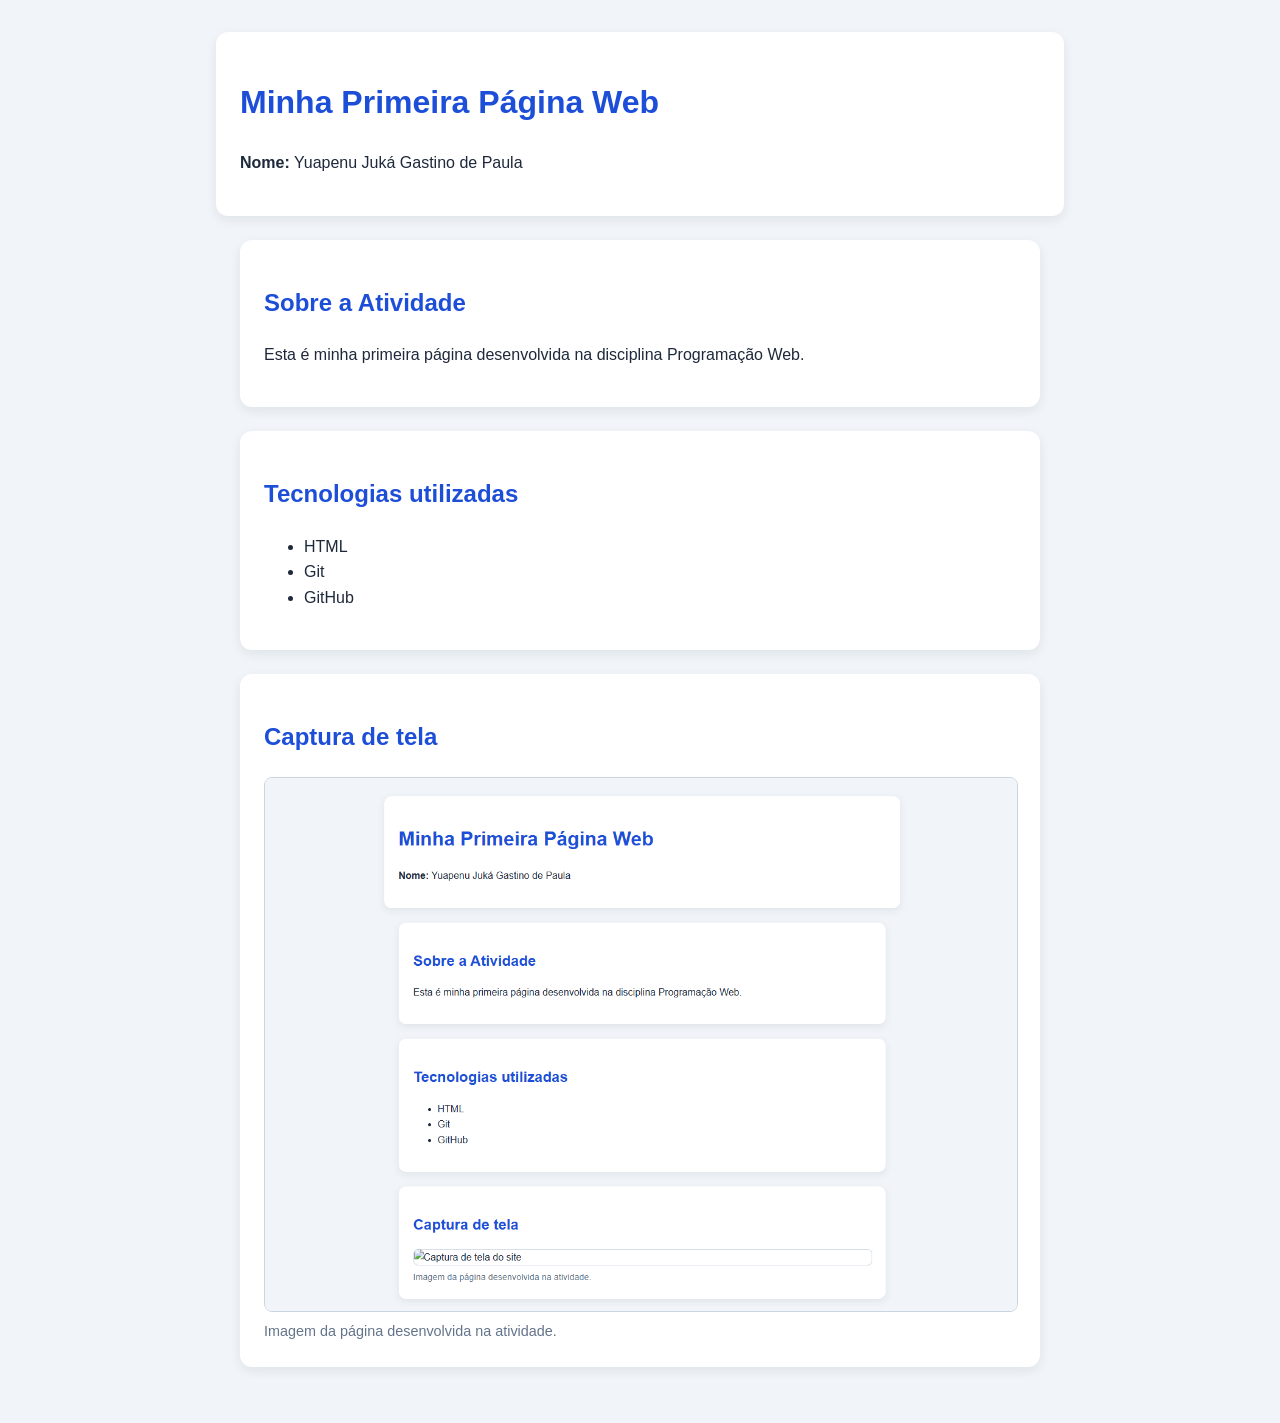
==== index.html @ 4992f75d "Adiciona a pagina e a captura." ====
<!DOCTYPE html>
<html lang="pt-BR">
<head>
    <meta charset="UTF-8">
    <meta name="viewport" content="width=device-width, initial-scale=1.0">
    <title>Minha Primeira Página Web</title>
    <link rel="stylesheet" href="style.css">
</head>
<body>
    <header>
        <h1>Minha Primeira Página Web</h1>
        <p><strong>Nome:</strong> Yuapenu Juká Gastino de Paula</p>
    </header>

    <main>
        <section>
            <h2>Sobre a Atividade</h2>
            <p>
                Esta é minha primeira página desenvolvida na disciplina
                Programação Web.
            </p>
        </section>

        <section>
            <h2>Tecnologias utilizadas</h2>
            <ul>
                <li>HTML</li>
                <li>Git</li>
                <li>GitHub</li>
            </ul>
        </section>

        <section>
            <h2>Captura de tela</h2>
            <figure>
                <img src="Imagens/captura-site.png.png" alt="Captura de tela do site">
                <figcaption>Imagem da página desenvolvida na atividade.</figcaption>
            </figure> 
        </section>
    </main> 
</body>
</html>
---- style.css ----
body {
    margin: 0;
    padding: 2rem 1rem;
    background-color: #f1f5f9;
    color: #1e293b;
    font-family: Arial, sans-serif;
    line-height: 1.6;
}

header,
main {
    max-width: 800px;
    margin: 0 auto;
}

header,
section {
    margin-bottom: 1.5rem;
    padding: 1.5rem;
    background-color: #ffffff;
    border-radius: 12px;
    box-shadow: 0 4px 12px rgb(15 23 42 / 8%);
}

h1,
h2 {
    color: #1d4ed8;
}

figure {
    margin: 0;
}

figure img {
    display: block;
    width: 100%;
    height: auto;
    border: 1px solid #cbd5e1;
    border-radius: 8px;
}

figcaption {
    margin-top: 0.5rem;
    color: #64748b;
    font-size: 0.9rem;
}
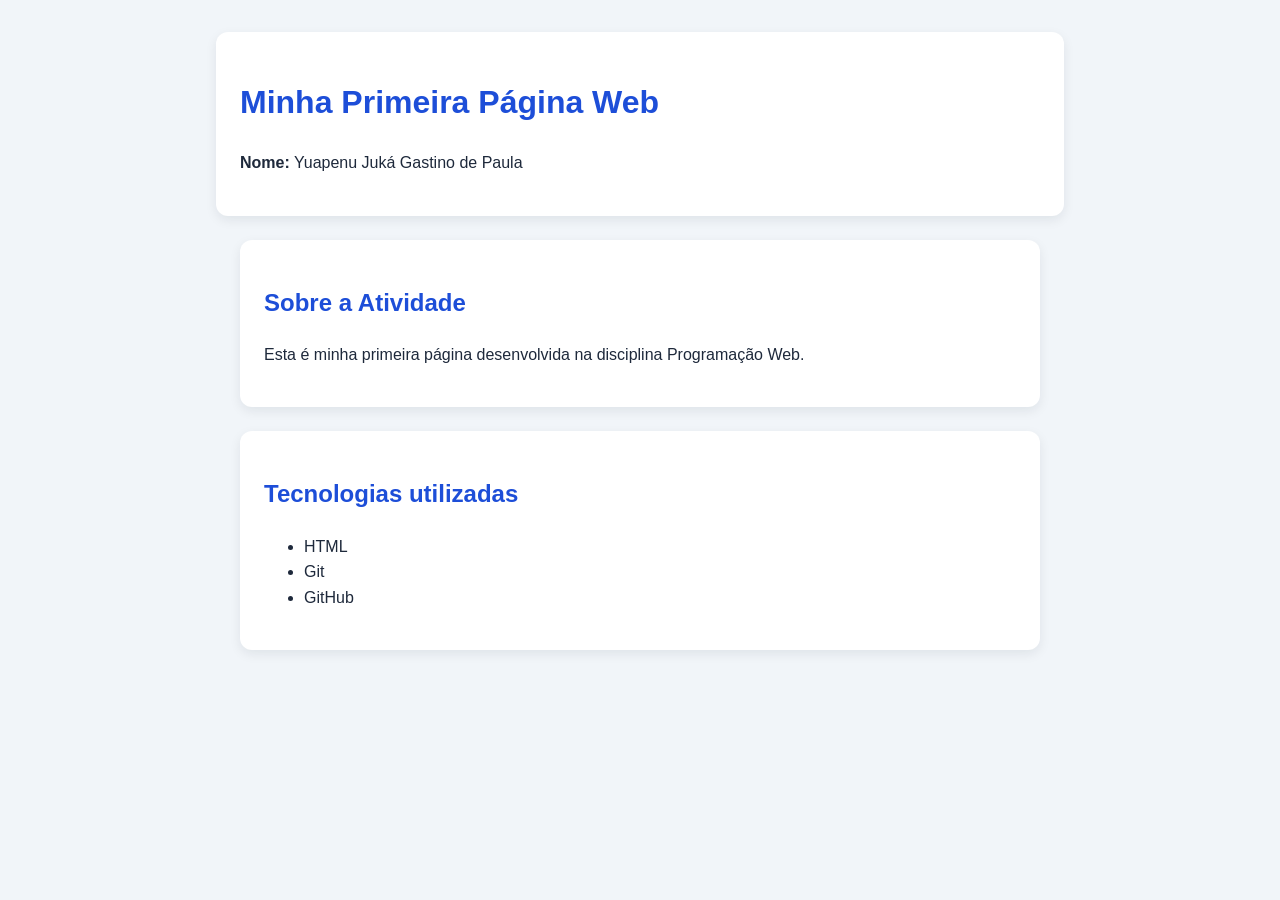
==== commit 1a632857: "Corrige e atualiza a captura da página Co-authored-by: Copilot <223556219+Copilot@users.noreply.gith" ====
--- a/index.html
+++ b/index.html
@@ -30,13 +30,6 @@
             </ul>
         </section>
 
-        <section>
-            <h2>Captura de tela</h2>
-            <figure>
-                <img src="Imagens/captura-site.png.png" alt="Captura de tela do site">
-                <figcaption>Imagem da página desenvolvida na atividade.</figcaption>
-            </figure> 
-        </section>
     </main> 
 </body>
 </html>
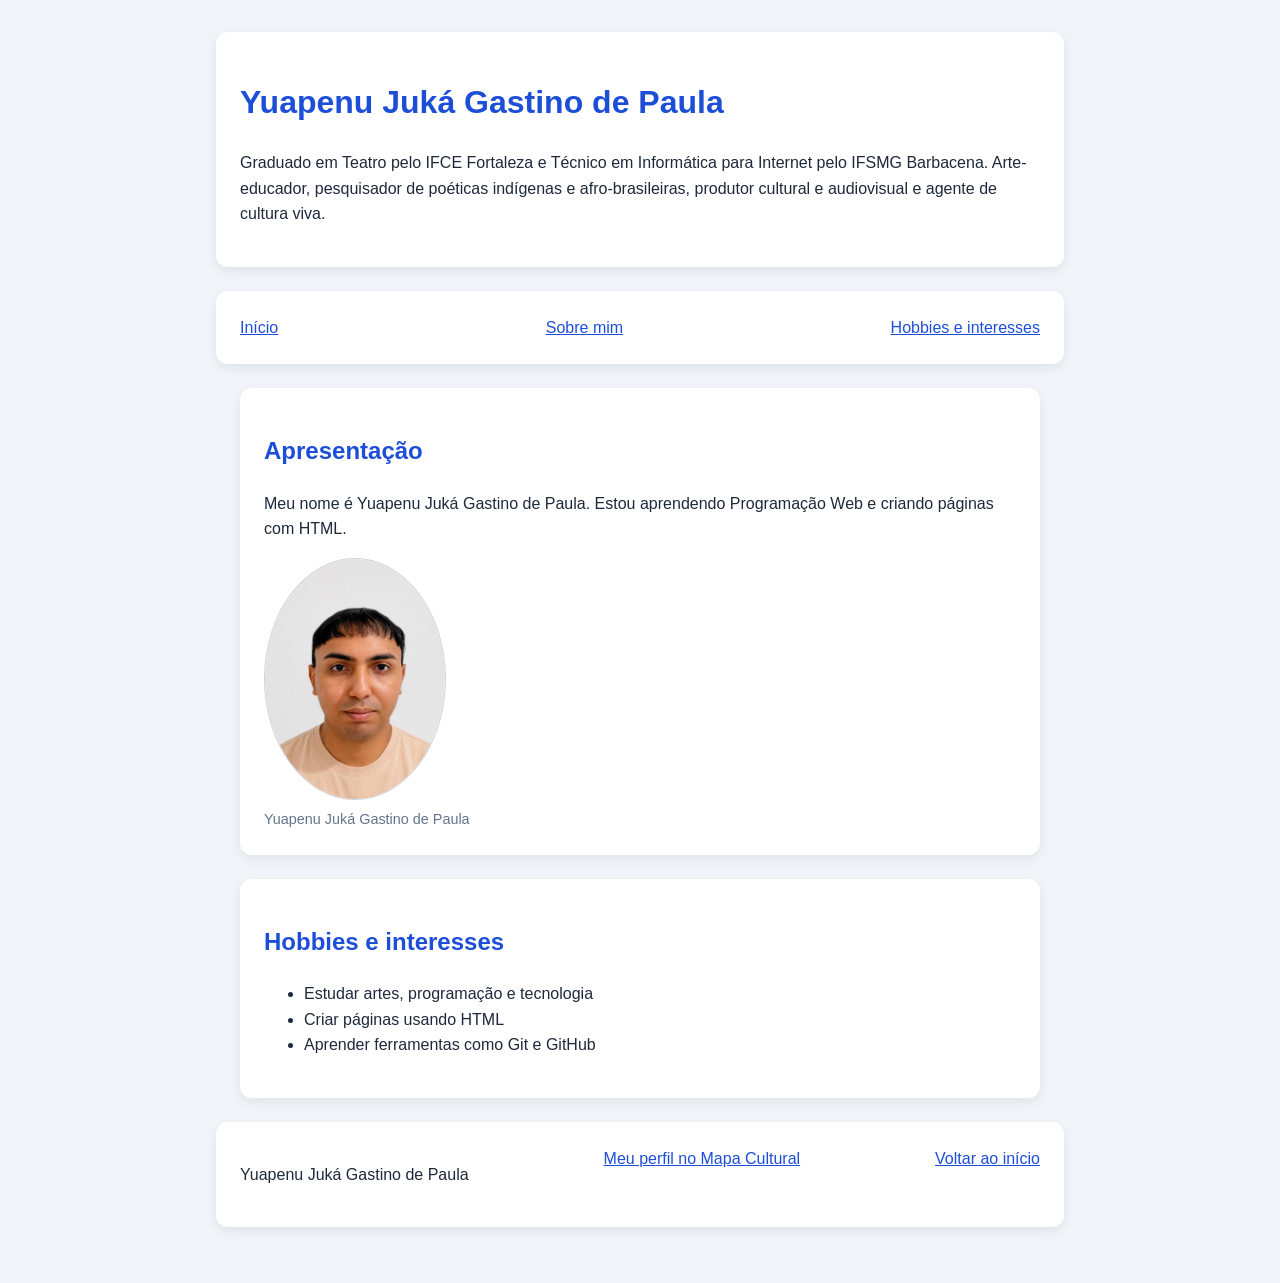
==== commit 8063b9f5: "Add personal profile page navigation Co-authored-by: Copilot <223556219+Copilot@users.noreply.github" ====
--- a/index.html
+++ b/index.html
@@ -3,33 +3,61 @@
 <head>
     <meta charset="UTF-8">
     <meta name="viewport" content="width=device-width, initial-scale=1.0">
-    <title>Minha Primeira Página Web</title>
-    <link rel="stylesheet" href="style.css">
+    <title>Minha Página Pessoal</title>
+    <link rel="stylesheet" href="css/style.css">
 </head>
 <body>
-    <header>
-        <h1>Minha Primeira Página Web</h1>
-        <p><strong>Nome:</strong> Yuapenu Juká Gastino de Paula</p>
+    <header id="inicio">
+        <h1>Yuapenu Juká Gastino de Paula</h1>
+        <p>
+            Graduado em Teatro pelo IFCE Fortaleza e Técnico em Informática para
+            Internet pelo IFSMG Barbacena. Arte-educador, pesquisador de poéticas
+            indígenas e afro-brasileiras, produtor cultural e audiovisual e
+            agente de cultura viva.
+        </p>
     </header>
 
+    <nav aria-label="Navegação principal">
+        <a href="index.html" aria-current="page">Início</a>
+        <a href="sobre.html">Sobre mim</a>
+        <a href="#interesses">Hobbies e interesses</a>
+    </nav>
+
     <main>
-        <section>
-            <h2>Sobre a Atividade</h2>
+        <section id="apresentacao">
+            <h2>Apresentação</h2>
             <p>
-                Esta é minha primeira página desenvolvida na disciplina
-                Programação Web.
+                Meu nome é Yuapenu Juká Gastino de Paula. Estou aprendendo
+                Programação Web e criando páginas com HTML.
             </p>
+            <figure>
+                <img
+                    class="profile-photo"
+                    src="Imagens/perfil.png"
+                    alt="Foto de perfil de Yuapenu Juká Gastino de Paula."
+                >
+                <figcaption>Yuapenu Juká Gastino de Paula</figcaption>
+            </figure>
         </section>
 
-        <section>
-            <h2>Tecnologias utilizadas</h2>
+        <section id="interesses">
+            <h2>Hobbies e interesses</h2>
             <ul>
-                <li>HTML</li>
-                <li>Git</li>
-                <li>GitHub</li>
+                <li>Estudar artes, programação e tecnologia</li>
+                <li>Criar páginas usando HTML</li>
+                <li>Aprender ferramentas como Git e GitHub</li>
             </ul>
         </section>
+    </main>
 
-    </main> 
+    <footer>
+        <p>Yuapenu Juká Gastino de Paula</p>
+        <a
+            href="https://mapacultural.secult.ce.gov.br/agente/88699/"
+            target="_blank"
+            rel="noopener noreferrer"
+        >Meu perfil no Mapa Cultural</a>
+        <a href="#inicio">Voltar ao início</a>
+    </footer>
 </body>
 </html>
--- a/css/style.css
+++ b/css/style.css
@@ -0,0 +1,66 @@
+body {
+    margin: 0;
+    padding: 2rem 1rem;
+    background-color: #f1f5f9;
+    color: #1e293b;
+    font-family: Arial, sans-serif;
+    line-height: 1.6;
+}
+
+header,
+main,
+nav,
+footer {
+    max-width: 800px;
+    margin: 0 auto;
+}
+
+header,
+section,
+nav,
+footer {
+    margin-bottom: 1.5rem;
+    padding: 1.5rem;
+    background-color: #ffffff;
+    border-radius: 12px;
+    box-shadow: 0 4px 12px rgb(15 23 42 / 8%);
+}
+
+nav,
+footer {
+    display: flex;
+    justify-content: space-between;
+    gap: 1rem;
+}
+
+h1,
+h2 {
+    color: #1d4ed8;
+}
+
+a {
+    color: #1d4ed8;
+}
+
+figure {
+    margin: 0;
+}
+
+figure img {
+    display: block;
+    width: 100%;
+    height: auto;
+    border: 1px solid #cbd5e1;
+    border-radius: 8px;
+}
+
+.profile-photo {
+    width: 180px;
+    border-radius: 50%;
+}
+
+figcaption {
+    margin-top: 0.5rem;
+    color: #64748b;
+    font-size: 0.9rem;
+}
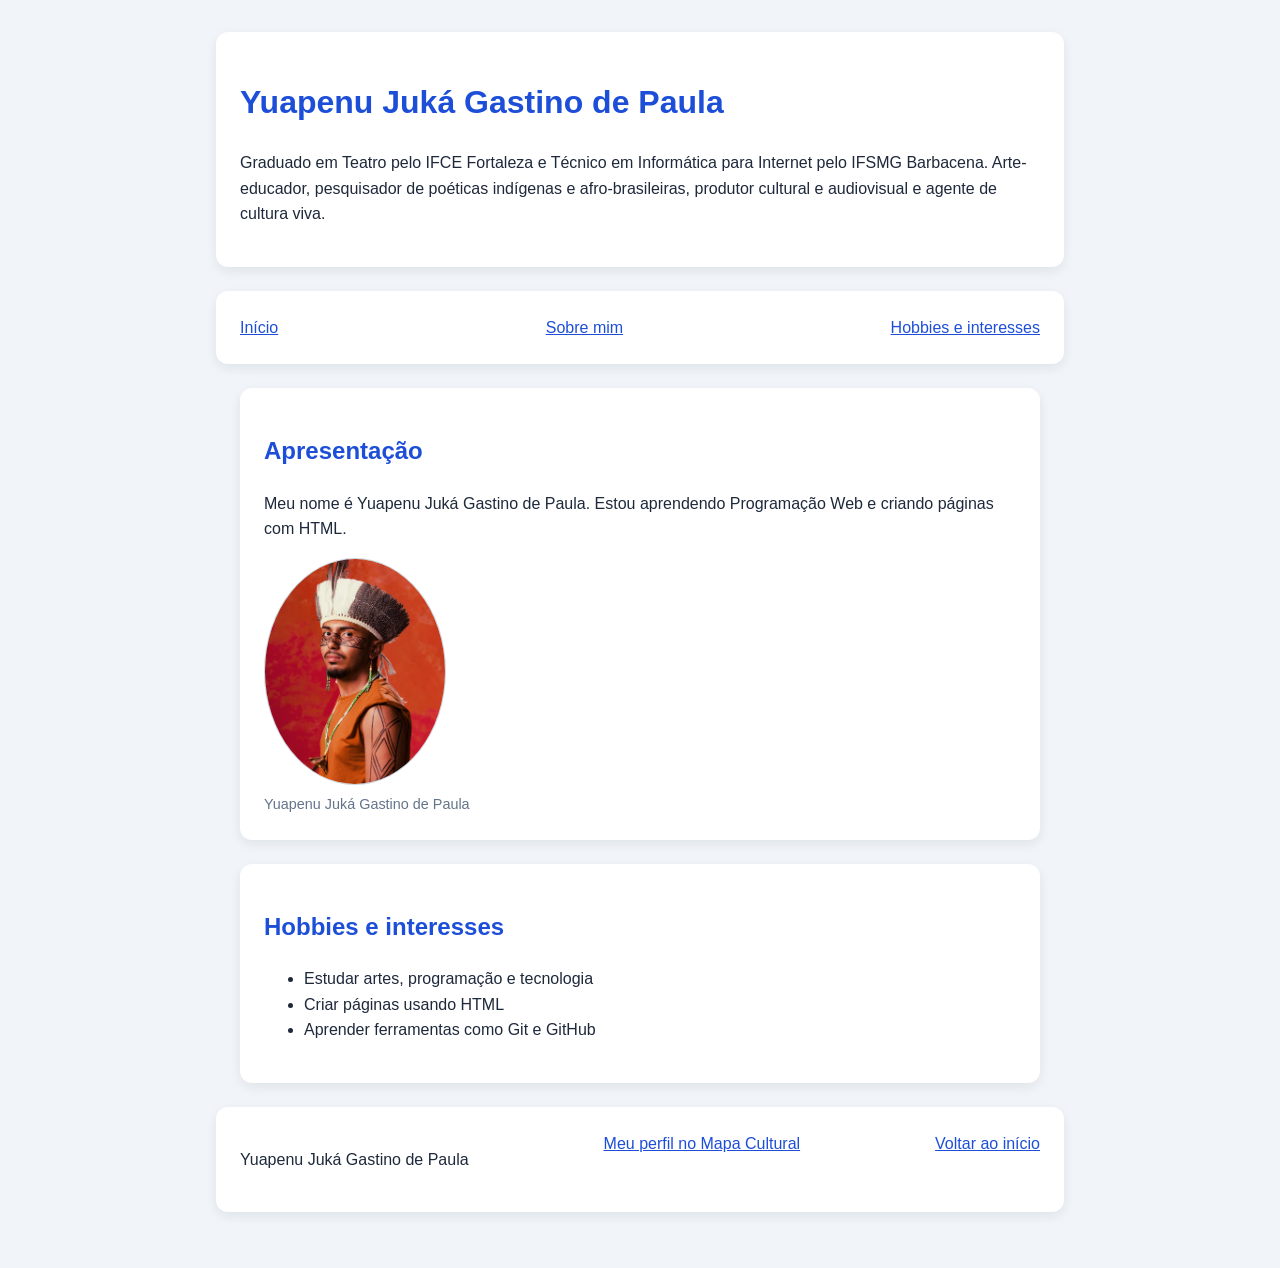
==== commit 1c89e52e: "Update profile photo Co-authored-by: Copilot <223556219+Copilot@users.noreply.github.com>" ====
--- a/index.html
+++ b/index.html
@@ -34,7 +34,7 @@
                 <img
                     class="profile-photo"
                     src="Imagens/perfil.png"
-                    alt="Foto de perfil de Yuapenu Juká Gastino de Paula."
+                    alt="Retrato de Yuapenu usando cocar de penas e pintura facial geométrica."
                 >
                 <figcaption>Yuapenu Juká Gastino de Paula</figcaption>
             </figure>
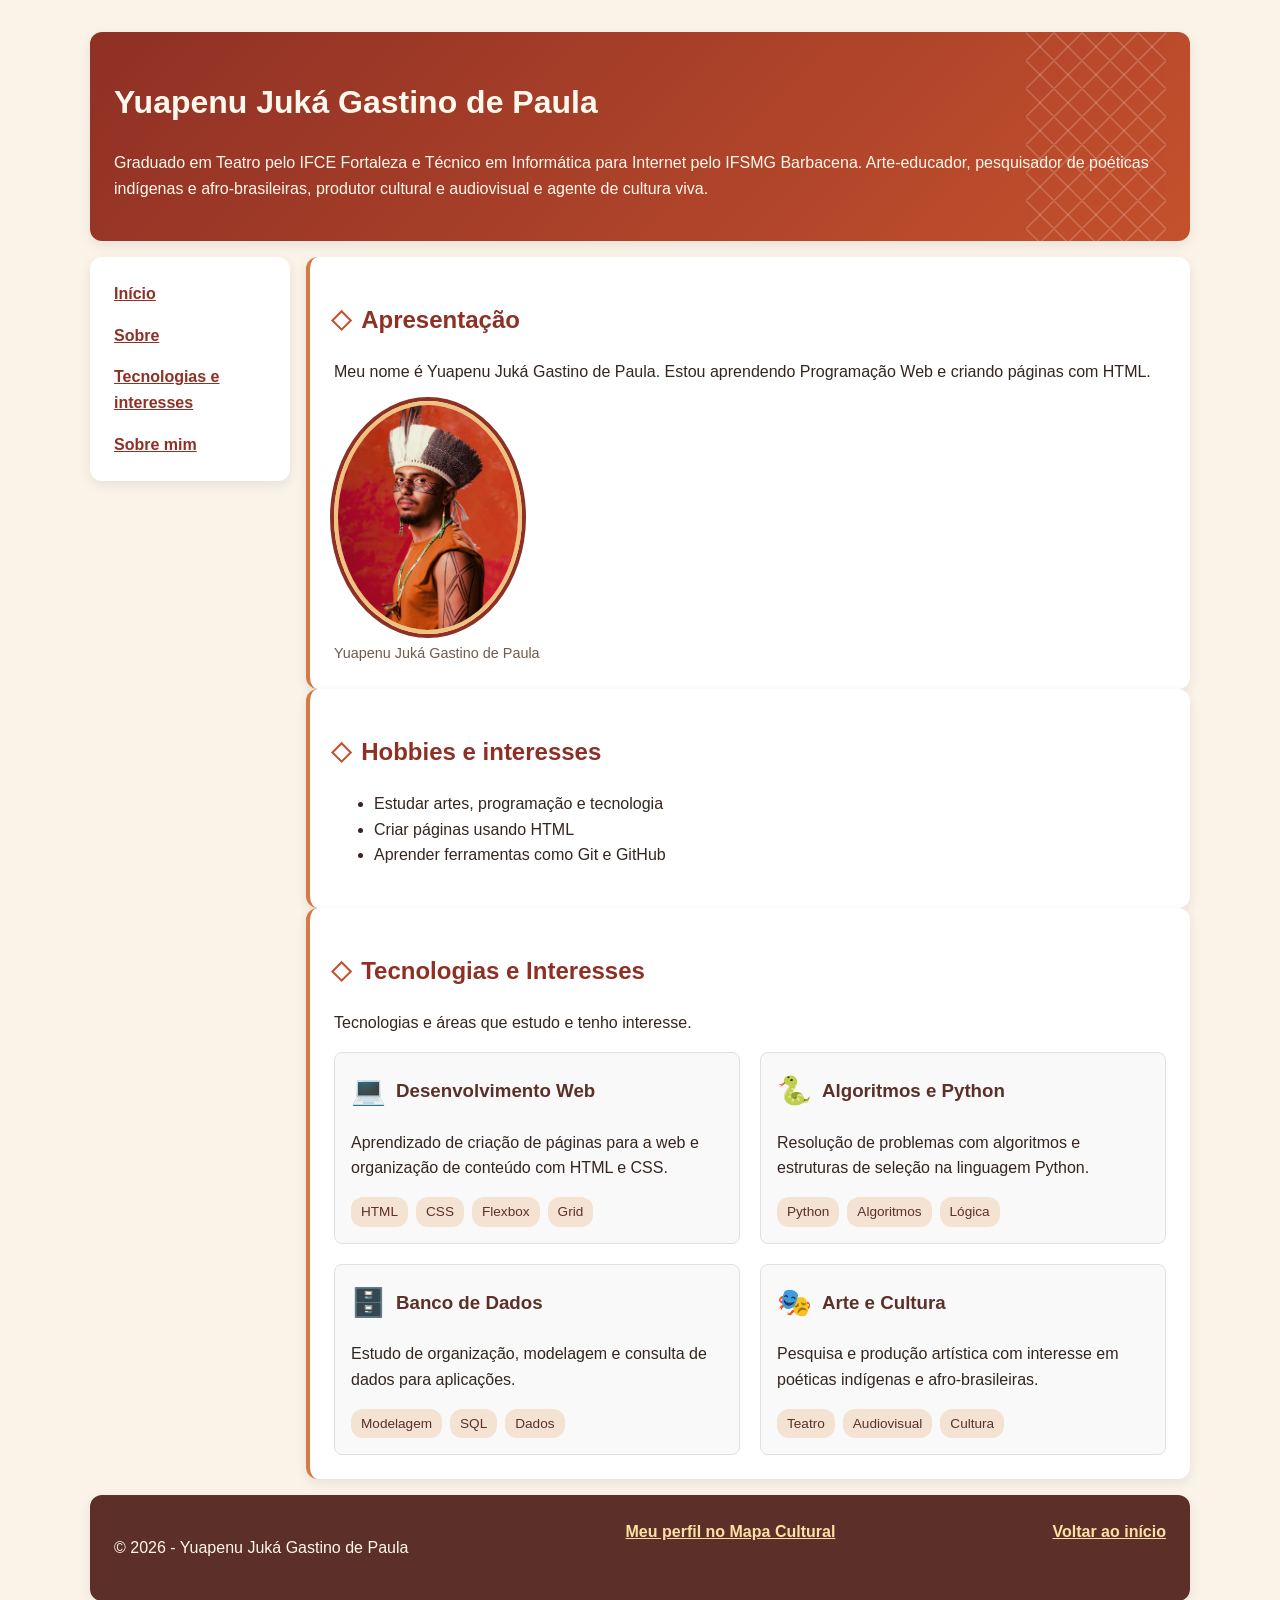
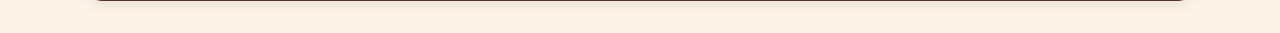
==== commit 6a627759: "Adiciona secao de tecnologias com Flexbox e Grid Layout Co-authored-by: Copilot <223556219+Copilot@u" ====
--- a/index.html
+++ b/index.html
@@ -7,57 +7,134 @@
     <link rel="stylesheet" href="css/style.css">
 </head>
 <body>
-    <header id="inicio">
-        <h1>Yuapenu Juká Gastino de Paula</h1>
-        <p>
-            Graduado em Teatro pelo IFCE Fortaleza e Técnico em Informática para
-            Internet pelo IFSMG Barbacena. Arte-educador, pesquisador de poéticas
-            indígenas e afro-brasileiras, produtor cultural e audiovisual e
-            agente de cultura viva.
-        </p>
-    </header>
+    <div class="pagina">
+        <header class="cabecalho" id="inicio">
+            <h1>Yuapenu Juká Gastino de Paula</h1>
+            <p>
+                Graduado em Teatro pelo IFCE Fortaleza e Técnico em Informática
+                para Internet pelo IFSMG Barbacena. Arte-educador, pesquisador
+                de poéticas indígenas e afro-brasileiras, produtor cultural e
+                audiovisual e agente de cultura viva.
+            </p>
+        </header>
 
-    <nav aria-label="Navegação principal">
-        <a href="index.html" aria-current="page">Início</a>
-        <a href="sobre.html">Sobre mim</a>
-        <a href="#interesses">Hobbies e interesses</a>
-    </nav>
+        <nav class="menu" aria-label="Navegação principal">
+            <ul>
+                <li><a href="#inicio">Início</a></li>
+                <li><a href="#sobre">Sobre</a></li>
+                <li><a href="#projetos">Tecnologias e interesses</a></li>
+                <li><a href="sobre.html">Sobre mim</a></li>
+            </ul>
+        </nav>
 
-    <main>
-        <section id="apresentacao">
-            <h2>Apresentação</h2>
-            <p>
-                Meu nome é Yuapenu Juká Gastino de Paula. Estou aprendendo
-                Programação Web e criando páginas com HTML.
-            </p>
-            <figure>
-                <img
-                    class="profile-photo"
-                    src="Imagens/perfil.png"
-                    alt="Retrato de Yuapenu usando cocar de penas e pintura facial geométrica."
-                >
-                <figcaption>Yuapenu Juká Gastino de Paula</figcaption>
-            </figure>
-        </section>
+        <main class="conteudo">
+            <section id="sobre">
+                <h2>Apresentação</h2>
+                <p>
+                    Meu nome é Yuapenu Juká Gastino de Paula. Estou aprendendo
+                    Programação Web e criando páginas com HTML.
+                </p>
+                <figure>
+                    <img
+                        class="profile-photo"
+                        src="Imagens/perfil.png"
+                        alt="Retrato de Yuapenu usando cocar de penas e pintura facial geométrica."
+                    >
+                    <figcaption>Yuapenu Juká Gastino de Paula</figcaption>
+                </figure>
+            </section>
 
-        <section id="interesses">
-            <h2>Hobbies e interesses</h2>
-            <ul>
-                <li>Estudar artes, programação e tecnologia</li>
-                <li>Criar páginas usando HTML</li>
-                <li>Aprender ferramentas como Git e GitHub</li>
-            </ul>
-        </section>
-    </main>
+            <section id="interesses">
+                <h2>Hobbies e interesses</h2>
+                <ul>
+                    <li>Estudar artes, programação e tecnologia</li>
+                    <li>Criar páginas usando HTML</li>
+                    <li>Aprender ferramentas como Git e GitHub</li>
+                </ul>
+            </section>
 
-    <footer>
-        <p>Yuapenu Juká Gastino de Paula</p>
-        <a
-            href="https://mapacultural.secult.ce.gov.br/agente/88699/"
-            target="_blank"
-            rel="noopener noreferrer"
-        >Meu perfil no Mapa Cultural</a>
-        <a href="#inicio">Voltar ao início</a>
-    </footer>
+            <section id="projetos">
+                <h2>Tecnologias e Interesses</h2>
+                <p>Tecnologias e áreas que estudo e tenho interesse.</p>
+
+                <div class="cards-grid">
+                    <article class="card">
+                        <div class="card-header">
+                            <span class="icone" aria-hidden="true">💻</span>
+                            <h3>Desenvolvimento Web</h3>
+                        </div>
+                        <p>
+                            Aprendizado de criação de páginas para a web e
+                            organização de conteúdo com HTML e CSS.
+                        </p>
+                        <div class="tags" aria-label="Tecnologias">
+                            <span class="tag">HTML</span>
+                            <span class="tag">CSS</span>
+                            <span class="tag">Flexbox</span>
+                            <span class="tag">Grid</span>
+                        </div>
+                    </article>
+
+                    <article class="card">
+                        <div class="card-header">
+                            <span class="icone" aria-hidden="true">🐍</span>
+                            <h3>Algoritmos e Python</h3>
+                        </div>
+                        <p>
+                            Resolução de problemas com algoritmos e estruturas
+                            de seleção na linguagem Python.
+                        </p>
+                        <div class="tags" aria-label="Tecnologias">
+                            <span class="tag">Python</span>
+                            <span class="tag">Algoritmos</span>
+                            <span class="tag">Lógica</span>
+                        </div>
+                    </article>
+
+                    <article class="card">
+                        <div class="card-header">
+                            <span class="icone" aria-hidden="true">🗄️</span>
+                            <h3>Banco de Dados</h3>
+                        </div>
+                        <p>
+                            Estudo de organização, modelagem e consulta de
+                            dados para aplicações.
+                        </p>
+                        <div class="tags" aria-label="Tecnologias">
+                            <span class="tag">Modelagem</span>
+                            <span class="tag">SQL</span>
+                            <span class="tag">Dados</span>
+                        </div>
+                    </article>
+
+                    <article class="card">
+                        <div class="card-header">
+                            <span class="icone" aria-hidden="true">🎭</span>
+                            <h3>Arte e Cultura</h3>
+                        </div>
+                        <p>
+                            Pesquisa e produção artística com interesse em
+                            poéticas indígenas e afro-brasileiras.
+                        </p>
+                        <div class="tags" aria-label="Interesses">
+                            <span class="tag">Teatro</span>
+                            <span class="tag">Audiovisual</span>
+                            <span class="tag">Cultura</span>
+                        </div>
+                    </article>
+                </div>
+            </section>
+        </main>
+
+        <footer class="rodape">
+            <p>&copy; 2026 - Yuapenu Juká Gastino de Paula</p>
+            <a
+                href="https://mapacultural.secult.ce.gov.br/agente/88699/"
+                target="_blank"
+                rel="noopener noreferrer"
+            >Meu perfil no Mapa Cultural</a>
+            <a href="#inicio">Voltar ao início</a>
+        </footer>
+    </div>
 </body>
 </html>
--- a/css/style.css
+++ b/css/style.css
@@ -1,17 +1,19 @@
 body {
     margin: 0;
     padding: 2rem 1rem;
-    background-color: #f1f5f9;
-    color: #1e293b;
+    background-color: #fbf3e8;
+    color: #34251f;
     font-family: Arial, sans-serif;
     line-height: 1.6;
 }
 
-header,
-main,
-nav,
-footer {
-    max-width: 800px;
+.pagina {
+    display: grid;
+    grid-template-columns: 200px minmax(0, 1fr);
+    grid-template-rows: auto 1fr auto;
+    gap: 16px;
+    max-width: 1100px;
+    min-height: calc(100vh - 4rem);
     margin: 0 auto;
 }
 
@@ -19,27 +21,172 @@
 section,
 nav,
 footer {
-    margin-bottom: 1.5rem;
+    margin: 0;
     padding: 1.5rem;
     background-color: #ffffff;
     border-radius: 12px;
     box-shadow: 0 4px 12px rgb(15 23 42 / 8%);
 }
 
-nav,
-footer {
+header {
+    position: relative;
+    overflow: hidden;
+    color: #fff8ed;
+    background: linear-gradient(135deg, #8f3025, #c4512d);
+}
+
+header::after {
+    position: absolute;
+    right: 1.5rem;
+    bottom: 0;
+    width: 140px;
+    height: 100%;
+    background:
+        linear-gradient(45deg, transparent 46%, rgb(255 248 237 / 28%) 47% 50%, transparent 51%),
+        linear-gradient(-45deg, transparent 46%, rgb(255 248 237 / 28%) 47% 50%, transparent 51%);
+    background-size: 28px 28px;
+    content: "";
+    opacity: 0.65;
+    pointer-events: none;
+}
+
+header h1 {
+    color: #fff8ed;
+}
+
+.cabecalho {
+    grid-column: 1 / 3;
+}
+
+.menu {
+    grid-column: 1;
+    grid-row: 2;
+    align-self: start;
+}
+
+.menu ul {
+    display: flex;
+    flex-direction: column;
+    gap: 1rem;
+    margin: 0;
+    padding: 0;
+    list-style: none;
+}
+
+.conteudo {
+    grid-column: 2;
+    grid-row: 2;
+    min-width: 0;
+}
+
+.rodape {
+    grid-column: 1 / 3;
+}
+
+.rodape,
+.menu ul {
     display: flex;
     justify-content: space-between;
+    flex-wrap: wrap;
     gap: 1rem;
 }
 
-h1,
 h2 {
-    color: #1d4ed8;
+    display: flex;
+    align-items: center;
+    gap: 0.75rem;
+    color: #8f3025;
+}
+
+h2::before {
+    width: 0.7rem;
+    height: 0.7rem;
+    border: 2px solid #c4512d;
+    content: "";
+    transform: rotate(45deg);
 }
 
 a {
-    color: #1d4ed8;
+    color: #8f3025;
+    font-weight: 600;
+}
+
+a:hover {
+    color: #c4512d;
+}
+
+a:focus-visible {
+    outline: 3px solid #e2a23b;
+    outline-offset: 4px;
+}
+
+nav a[aria-current="page"] {
+    text-decoration-thickness: 3px;
+    text-underline-offset: 0.3rem;
+}
+
+section {
+    border-left: 4px solid #d67a43;
+}
+
+.rodape {
+    color: #fff8ed;
+    background-color: #5c3028;
+}
+
+.rodape a {
+    color: #ffe0a3;
+}
+
+.rodape a:hover {
+    color: #ffffff;
+}
+
+.cards-grid {
+    display: grid;
+    grid-template-columns: repeat(2, minmax(0, 1fr));
+    gap: 20px;
+    margin-top: 16px;
+}
+
+.card {
+    margin: 0;
+    padding: 16px;
+    border: 1px solid #e0e0e0;
+    border-radius: 8px;
+    background-color: #f9f9f9;
+}
+
+.card-header {
+    display: flex;
+    align-items: center;
+    gap: 10px;
+}
+
+.card-header h3 {
+    margin: 0;
+    color: #5c3028;
+}
+
+.icone {
+    flex: 0 0 auto;
+    font-size: 1.75rem;
+}
+
+.tags {
+    display: flex;
+    flex-direction: row;
+    flex-wrap: wrap;
+    gap: 8px;
+    margin-top: 12px;
+}
+
+.tag {
+    padding: 4px 10px;
+    border-radius: 12px;
+    background-color: #f4e3d2;
+    color: #5c3028;
+    font-size: 0.85rem;
 }
 
 figure {
@@ -50,17 +197,105 @@
     display: block;
     width: 100%;
     height: auto;
-    border: 1px solid #cbd5e1;
+    border: 1px solid #dfb38a;
     border-radius: 8px;
 }
 
 .profile-photo {
     width: 180px;
+    border: 4px solid #f1c27d;
     border-radius: 50%;
+    box-shadow: 0 0 0 4px #8f3025;
 }
 
 figcaption {
     margin-top: 0.5rem;
-    color: #64748b;
+    color: #705b4e;
     font-size: 0.9rem;
 }
+
+@media (max-width: 760px) {
+    .pagina {
+        grid-template-columns: minmax(0, 1fr);
+        grid-template-rows: auto;
+        min-height: 0;
+    }
+
+    .cabecalho,
+    .menu,
+    .conteudo,
+    .rodape {
+        grid-column: 1;
+        grid-row: auto;
+    }
+
+    .menu ul {
+        flex-direction: row;
+    }
+
+    .cards-grid {
+        grid-template-columns: minmax(0, 1fr);
+    }
+}
+
+@media print {
+    @page {
+        size: A4;
+        margin: 12mm;
+    }
+
+    body {
+        padding: 0;
+        background: #ffffff;
+        font-size: 10pt;
+        line-height: 1.4;
+    }
+
+    .pagina {
+        display: block;
+        min-height: 0;
+    }
+
+    header,
+    main,
+    nav,
+    footer {
+        width: auto;
+        max-width: none;
+        margin: 0 0 8px;
+    }
+
+    header,
+    section,
+    nav,
+    footer {
+        margin-bottom: 10px;
+        padding: 12px;
+        border-radius: 8px;
+        box-shadow: none;
+    }
+
+    section,
+    footer {
+        break-inside: avoid;
+    }
+
+    h2 {
+        margin-top: 0;
+        margin-bottom: 8px;
+        font-size: 15pt;
+    }
+
+    p {
+        margin-top: 0;
+        margin-bottom: 8px;
+    }
+
+    ul {
+        margin-bottom: 0;
+    }
+
+    .profile-photo {
+        width: 100px;
+    }
+}
